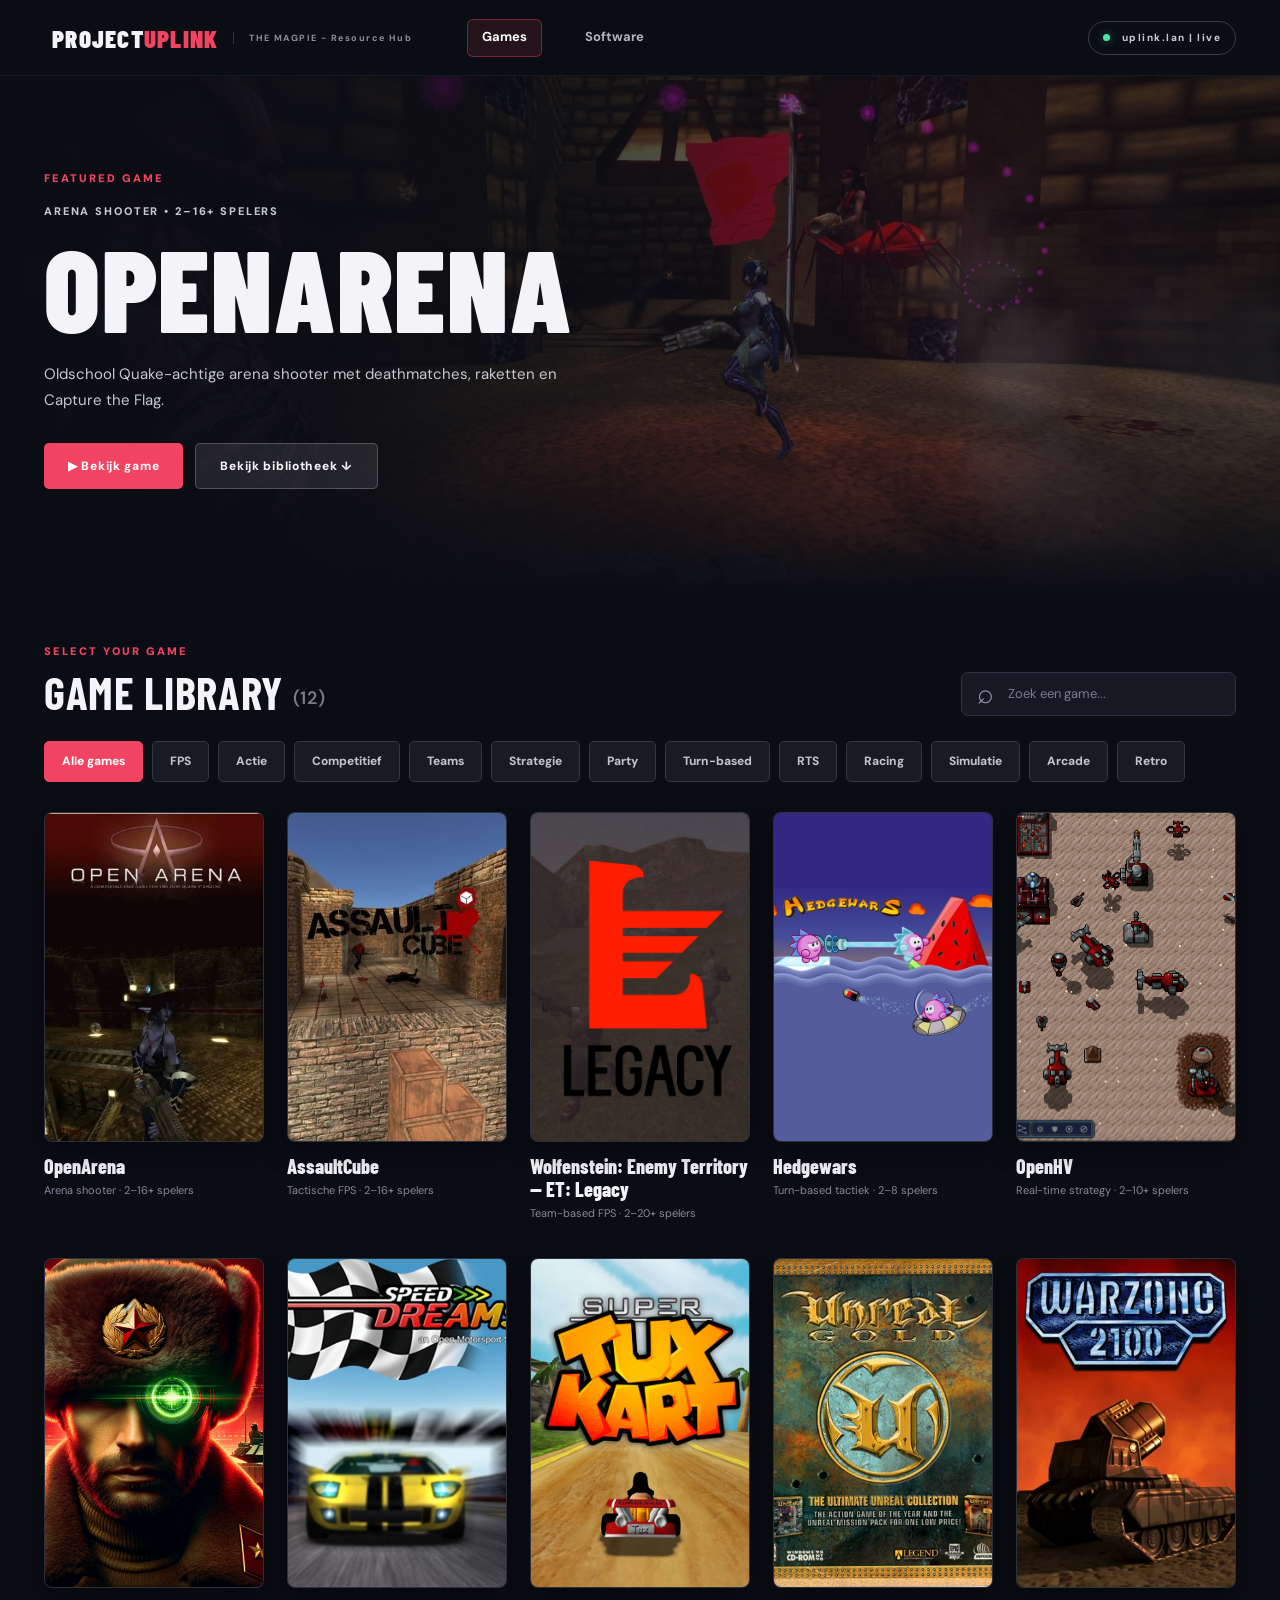
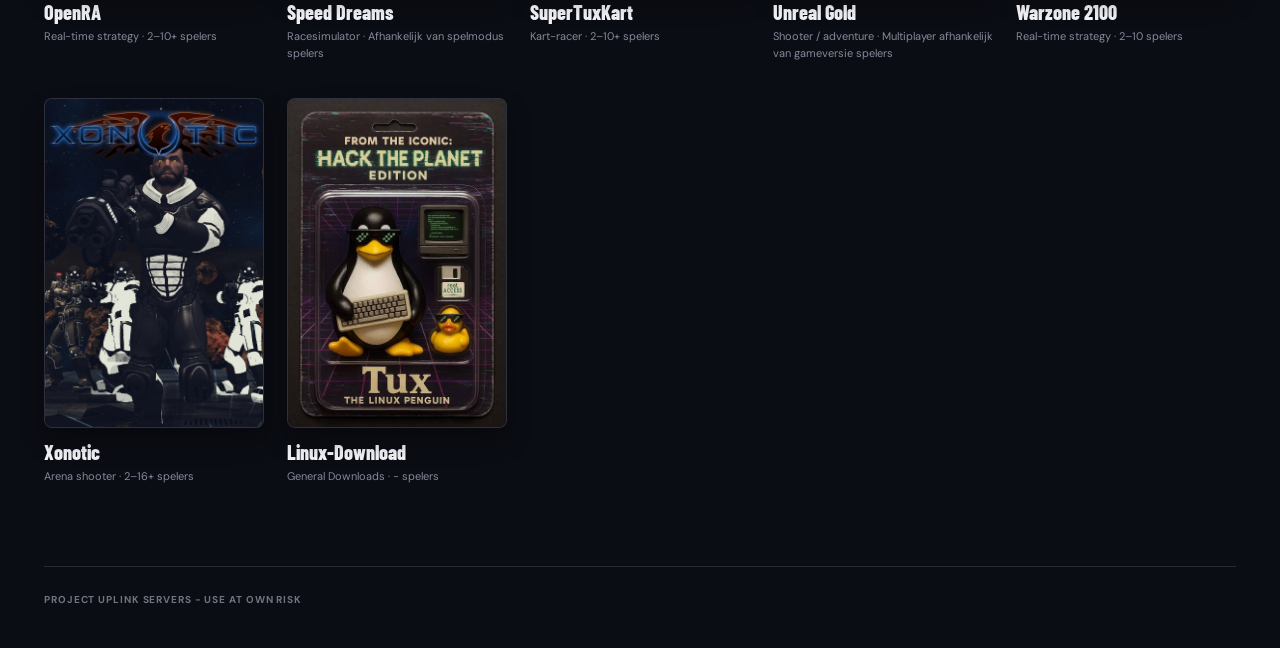
==== index.html @ f79fbe76 "Initial commit - Uplink website" ====
<!doctype html>
<html lang="nl">

<head>
  <meta charset="utf-8">
  <meta name="viewport" content="width=device-width, initial-scale=1">
  <meta name="theme-color" content="#0b0d14">

  <title>Project UPLINK — Games Library</title>

  <link rel="stylesheet" href="styles.css">
  <script type="module" src="app.js"></script>
</head>

<body>

  <!-- HEADER -->
  <header class="topbar">

    <a class="brand" href="index.html" aria-label="Uplink home">
      <span class="brand-icon"></span>
      PROJECT<span>UPLINK</span>
      <small>THE MAGPIE - Resource Hub</small>
    </a>

    <nav class="topnav" aria-label="Bibliotheek navigatie">
      <a href="index.html" class="active">Games</a>
      <a href="software.html" class="">Software</a>
    </nav>

    <span class="server-pill">
      <span class="status-dot"></span>
      uplink.lan | live
    </span>

  </header>


  <!-- FEATURED GAME -->
  <main>

    <section
      class="hero"
      id="hero"
      aria-label="Uitgelichte game">

      <div class="hero-art" id="heroArt"></div>
      <div class="hero-shade"></div>

      <div class="hero-content wrap">

        <span class="eyebrow">FEATURED GAME</span>

        <p class="overline" id="heroTag">
          MULTIPLAYER • LAN READY
        </p>

        <h1 id="heroTitle">
          Project UPLINK
        </h1>

        <p
          class="hero-description"
          id="heroDescription">
          Jouw volgende game night begint hier.
        </p>

        <div class="hero-actions">

          <a
            class="button primary"
            id="heroLink"
            href="#games">
            ▶ Bekijk game
          </a>

          <a
            class="button ghost"
            href="#games">
            Bekijk bibliotheek ↓
          </a>

        </div>

      </div>

    </section>


    <!-- GAME LIBRARY -->
    <section
      class="library wrap"
      id="games">

      <div class="section-head">

        <div>
          <span class="eyebrow">SELECT YOUR GAME</span>

          <h2>
            Game Library
            <span id="gameCount" class="muted"></span>
          </h2>
        </div>


        <!-- SEARCH -->
        <div class="searchbox">

          <span aria-hidden="true">⌕</span>

          <input
            type="search"
            id="search"
            placeholder="Zoek een game..."
            aria-label="Zoek games">

        </div>

      </div>


      <!-- CATEGORY FILTERS -->
      <div
        class="filterbar"
        id="filters"
        aria-label="Filter op categorie">
      </div>


      <!-- GAME BOXES -->
      <div
        class="games-grid"
        id="gamesGrid"
        aria-live="polite">
      </div>


      <!-- EMPTY STATE -->
      <p
        id="emptyState"
        class="empty"
        hidden>
        Geen games gevonden. Probeer een andere categorie
        of zoekterm.
      </p>

    </section>

  </main>


  <!-- FOOTER -->
  <footer class="footer wrap">
    <span>PROJECT UPLINK SERVERS - USE AT OWN RISK</span>
  </footer>

</body>
</html>
---- styles.css ----
@import url("https://fonts.googleapis.com/css2?family=Barlow+Condensed:wght@500;600;700;800;900&family=DM+Sans:wght@400;500;600;700&display=swap");

:root {
  --bg: #0b0d14;
  --panel: #171a25;
  --text: #f4f4f8;
  --muted: #a5a8b5;
  --accent: #f04462;
  --line: #303241;
}

* {
  box-sizing: border-box;
}

html {
  scroll-behavior: smooth;
}


/* === BASE / TYPOGRAPHY === */
body {
  margin: 0;
  background: var(--bg);
  color: var(--text);
  font: 15px/1.6 "DM Sans",Arial,sans-serif;
}

a {
  color: inherit;
  text-decoration: none;
}

button,input {
  font: inherit;
}

button {
  cursor: pointer;
}

h1,h2,h3,p {
  margin-top: 0;
}

h1,h2,h3 {
  font-family: "Barlow Condensed",Impact,sans-serif;
  line-height: 1.06;
  letter-spacing: .015em;
}

h1 {
  font-size: clamp(3.7rem,9vw,7.5rem);
  font-weight: 900;
  text-transform: uppercase;
}

h2 {
  font-size: clamp(2rem,4vw,2.8rem);
  margin-bottom: 0;
  text-transform: uppercase;
}

h3 {
  font-size: 1.5rem;
  text-transform: uppercase;
}

.wrap {
  width: min(1320px,calc(100% - 88px));
  margin: auto;
}


/* === HEADER / NAVIGATION === */
.topbar {
  height: 76px;
  display: flex;
  align-items: center;
  gap: 55px;
  padding: 0 44px;
  background: #0b0d14f5;
  position: relative;
  z-index: 10;
  border-bottom: 1px solid #ffffff0d;
}

.brand {
  display: flex;
  align-items: center;
  font: 900 25px "Barlow Condensed",sans-serif;
  letter-spacing: .05em;
  white-space: nowrap;
}

.brand>span:not(.brand-icon) {
  color: var(--accent);
}

.brand-icon {
  color: var(--accent);
  margin-right: 8px;
  font-size: 30px;
}

.brand small {
  font: 700 9px "DM Sans",sans-serif;
  letter-spacing: .16em;
  color: #8d8e9b;
  margin-left: 15px;
  padding-left: 15px;
  border-left: 1px solid var(--line);
}

.topnav {
  display: flex;
  gap: 28px;
  align-items: center;
}

.topnav a {
  font-size: 13px;
  font-weight: 700;
  color: #b2b4c0;
}

.topnav a.active,.topnav a:hover {
  color: white;
}

.server-pill {
  margin-left: auto;
  font-size: 10px;
  font-weight: 800;
  letter-spacing: .15em;
  color: #c9ccd6;
  border: 1px solid #373c46;
  border-radius: 40px;
  padding: 8px 14px;
  white-space: nowrap;
}

.status-dot {
  display: inline-block;
  width: 7px;
  height: 7px;
  border-radius: 50%;
  background: #4ce3a5;
  margin-right: 8px;
  box-shadow: 0 0 10px #4ce3a577;
}

.hero,.detail-hero {
  height: 515px;
  position: relative;
  isolation: isolate;
  background: radial-gradient(circle at 73% 35%,#45213d 0%,#151526 40%,#0b0d14 85%);
  overflow: hidden;
}

.hero-art {
  position: absolute;
  inset: 0;
  z-index: -2;
}

.cover-art {
  height: 100%;
  width: 100%;
  object-fit: cover;
  object-position: center 42%;
  opacity: .67;
}

.hero-shade {
  position: absolute;
  inset: 0;
  z-index: -1;
  background: linear-gradient(90deg,#0b0d14 0%,#0b0d14ef 25%,#0b0d1470 65%,#0b0d1450 100%),linear-gradient(0deg,#0b0d14 0%,transparent 40%);
}

.hero-content {
  height: 100%;
  display: flex;
  flex-direction: column;
  justify-content: center;
  align-items: flex-start;
  padding-bottom: 8px;
}

.eyebrow {
  color: var(--accent);
  font-size: 11px;
  font-weight: 900;
  letter-spacing: .18em;
}

.overline {
  font-size: 11px;
  color: #c6c9d5;
  letter-spacing: .17em;
  font-weight: 800;
  margin: 16px 0 5px;
}

.hero h1 {
  max-width: 780px;
  margin: 0 0 13px;
}

.hero-description {
  color: #c6c7d1;
  max-width: 540px;
  font-size: 15px;
  line-height: 1.75;
}

.hero-actions {
  display: flex;
  gap: 12px;
  flex-wrap: wrap;
  margin-top: 15px;
}

.button {
  display: inline-flex;
  align-items: center;
  justify-content: center;
  min-height: 46px;
  padding: 0 24px;
  border-radius: 5px;
  font-weight: 800;
  font-size: 12px;
  letter-spacing: .06em;
}

.button.primary {
  background: var(--accent);
  color: white;
}

.button.primary:hover {
  background: #ff5f7a;
}

.button.ghost {
  background: #ffffff18;
  border: 1px solid #ffffff36;
}

.button.ghost:hover {
  background: #ffffff2c;
}

.button.disabled {
  opacity: .55;
  pointer-events: none;
}


/* === GAME LIBRARY === */
.library {
  padding-top: 52px;
  padding-bottom: 80px;
}

.section-head {
  display: flex;
  justify-content: space-between;
  align-items: end;
  gap: 24px;
  margin-bottom: 25px;
}

.section-head .eyebrow {
  display: block;
  margin-bottom: 8px;
}

.muted {
  font: 600 18px "DM Sans",sans-serif;
  color: #777b88;
  vertical-align: middle;
}

.searchbox {
  border: 1px solid var(--line);
  background: #161923;
  display: flex;
  align-items: center;
  gap: 12px;
  width: 275px;
  padding: 0 15px;
  border-radius: 7px;
  height: 44px;
}

.searchbox span {
  font-size: 28px;
  color: #9698a6;
}

.searchbox input {
  width: 100%;
  background: none;
  border: 0;
  outline: 0;
  color: white;
  font-size: 13px;
}

.searchbox input::placeholder {
  color: #787d8c;
}

.filterbar {
  display: flex;
  gap: 9px;
  flex-wrap: wrap;
  margin-bottom: 30px;
}

.filter {
  border: 1px solid #343644;
  background: #181a24;
  color: #c0c2cd;
  border-radius: 5px;
  padding: 10px 17px;
  font-size: 12px;
  font-weight: 800;
}

.filter:hover {
  border-color: #a4a5af;
}

.filter.active {
  background: var(--accent);
  border-color: var(--accent);
  color: white;
}

.games-grid {
  display: grid;
  grid-template-columns: repeat(5,minmax(0,1fr));
  column-gap: 23px;
  row-gap: 35px;
}

.game-card {
  min-width: 0;
  transition: transform .2s ease;
}

.game-card:hover {
  transform: translateY(-6px);
}

.box-art {
  aspect-ratio: 2/3;
  position: relative;
  border-radius: 8px;
  overflow: hidden;
  background: #1a1c29;
  border: 1px solid #ffffff16;
  box-shadow: 0 13px 24px #0005;
}

.box-art>img {
  width: 100%;
  height: 100%;
  object-fit: cover;
  display: block;
  transition: transform .3s ease;
}

.game-card:hover .box-art>img {
  transform: scale(1.05);
}

.box-overlay {
  position: absolute;
  inset: auto 0 0;
  text-align: center;
  background: linear-gradient(transparent,#090a0eea);
  padding: 40px 0 14px;
  font-size: 11px;
  font-weight: 900;
  letter-spacing: .12em;
  opacity: 0;
  transition: opacity .2s;
}

.game-card:hover .box-overlay {
  opacity: 1;
}

.game-card strong {
  display: block;
  font: 800 20px "Barlow Condensed",sans-serif;
  line-height: 1.15;
  margin-top: 13px;
}

.card-meta {
  display: block;
  color: #858a9a;
  font-size: 11px;
  margin-top: 4px;
}

.empty {
  padding: 40px 0;
  color: var(--muted);
}

.footer {
  padding: 25px 0 40px;
  border-top: 1px solid #262935;
  display: flex;
  justify-content: space-between;
  color: #6f7481;
  font-size: 10px;
  font-weight: 700;
  letter-spacing: .09em;
}


/* === GAME DETAILS === */
.detail-hero {
  height: 510px;
}

.detail-hero .cover-art {
  opacity: .58;
}

.detail-hero-content {
  height: 100%;
  display: flex;
  flex-direction: column;
  justify-content: center;
}

.backlink {
  font-size: 11px;
  font-weight: 800;
  letter-spacing: .13em;
  color: #c2c4d2;
  margin: 0 0 30px;
}

.backlink:hover {
  color: var(--accent);
}

.detail-intro {
  display: flex;
  align-items: center;
  gap: 34px;
}

.detail-box {
  width: 190px;
  aspect-ratio: 2/3;
  object-fit: cover;
  border-radius: 8px;
  border: 2px solid #ffffff33;
  box-shadow: 0 20px 45px #0009;
}

.detail-intro h1 {
  font-size: clamp(3rem,7vw,6rem);
  margin: 7px 0 8px;
}

.detail-intro .hero-description {
  max-width: 600px;
}

.detail-layout {
  display: grid;
  grid-template-columns: minmax(0,1fr) 290px;
  gap: 52px;
  padding-top: 47px;
  padding-bottom: 85px;
}

.detail-main {
  min-width: 0;
}

.screenshots {
  display: grid;
  grid-template-columns: repeat(2,minmax(0,1fr));
  gap: 17px;
}

.screenshots figure {
  margin: 0;
  border-radius: 8px;
  overflow: hidden;
  aspect-ratio: 16/9;
  background: var(--panel);
  border: 1px solid var(--line);
}

.screenshots img {
  width: 100%;
  height: 100%;
  display: block;
  object-fit: cover;
}

.content-heading {
  margin-top: 52px;
}

.description {
  color: #bbc0cc;
  white-space: pre-line;
  line-height: 1.85;
  max-width: 800px;
}

.info-panel {
  align-self: start;
  background: #151823;
  border: 1px solid #2c2f3d;
  border-radius: 9px;
  padding: 25px;
  position: sticky;
  top: 20px;
}

.info-panel h3 {
  margin: 0 0 15px;
}

.info-panel dl {
  margin: 0;
}

.info-panel dt {
  color: #858a9a;
  font-size: 10px;
  text-transform: uppercase;
  letter-spacing: .12em;
  font-weight: 800;
  padding-top: 15px;
  border-top: 1px solid #2a2e3b;
}

.info-panel dd {
  font-weight: 700;
  font-size: 13px;
  margin: 3px 0 13px;
}

.aside-note {
  margin-top: 20px;
  background: #222531;
  border-left: 3px solid var(--accent);
  padding: 14px;
  color: #aaaebb;
  font-size: 12px;
}


/* === LEADERBOARD === */
.leaderboard {
  margin-top: 55px;
  background: #131620;
  padding: 27px;
  border: 1px solid #303343;
  border-radius: 9px;
}

.leaderboard .section-head {
  margin-bottom: 14px;
}

.tag {
  color: #df9eae;
  border: 1px solid #6b3748;
  border-radius: 4px;
  font-size: 10px;
  font-weight: 900;
  letter-spacing: .1em;
  padding: 5px 9px;
}

.leaderboard-empty {
  padding: 26px 0 5px;
  color: #9b9fac;
}

.score-table {
  width: 100%;
  border-collapse: collapse;
  text-align: left;
}

.score-table th,.score-table td {
  padding: 12px;
  border-bottom: 1px solid #303343;
}

.score-table th {
  color: #9b9fac;
  font-size: 11px;
  letter-spacing: .08em;
}

.error-state {
  padding: 80px 0;
  min-height: 70vh;
}

.error-state h1 {
  font-size: 4rem;
}

@media (max-width:1100px) {
  .games-grid {
    grid-template-columns: repeat(4,minmax(0,1fr));
  }

  .detail-layout {
    gap: 30px;
    grid-template-columns: minmax(0,1fr) 250px;
  }

}

@media (max-width:760px) {
  .wrap {
    width: calc(100% - 36px);
  }

  .topbar {
    padding: 0 18px;
    gap: 18px;
    height: 66px;
  }

  .topnav,.brand small {
    display: none;
  }

  .server-pill {
    font-size: 9px;
    padding: 6px 9px;
  }

  .hero {
    height: 450px;
  }

  .hero-shade {
    background: linear-gradient(90deg,#0b0d14eb,#0b0d1485),linear-gradient(0deg,#0b0d14,transparent 70%);
  }

  .hero-description {
    font-size: 14px;
  }

  .library {
    padding-top: 35px;
  }

  .section-head {
    align-items: stretch;
    flex-direction: column;
    gap: 14px;
  }

  .searchbox {
    width: 100%;
  }

  .games-grid {
    grid-template-columns: repeat(2,minmax(0,1fr));
    gap: 25px 15px;
  }

  .detail-hero {
    height: auto;
    min-height: 560px;
  }

  .detail-hero-content {
    padding-top: 28px;
    padding-bottom: 30px;
  }

  .detail-intro {
    align-items: flex-start;
    flex-direction: column;
    gap: 16px;
  }

  .detail-box {
    width: 115px;
  }

  .detail-intro h1 {
    font-size: 3.4rem;
  }

  .detail-layout {
    grid-template-columns: 1fr;
  }

  .info-panel {
    position: static;
    grid-row: 1;
  }

  .screenshots {
    gap: 10px;
  }

  .footer {
    gap: 12px;
    flex-direction: column;
  }

}

@media (min-width:761px) and (max-width:900px) {
  .games-grid {
    grid-template-columns: repeat(3,minmax(0,1fr));
  }

}


/* ============================================================
   PROJECT UPLINK — LEADERBOARD
   Shared by every game; label and scores come from games.json.
   ============================================================ */

.leaderboard-table {
  display: flex;
  flex-direction: column;
  gap: 7px;
  width: 100%;
}

.leaderboard-row {
  display: grid;
  grid-template-columns: 80px minmax(0, 1fr) 110px;
  align-items: center;
  gap: 12px;
  min-height: 58px;
  padding: 13px 20px;
  background: #171a25;
  border: 1px solid #303343;
  border-radius: 7px;
  transition: background .2s ease, border-color .2s ease;
}

.leaderboard-row:not(.leaderboard-header):hover {
  background: #202433;
  border-color: #555c71;
}

.leaderboard-header {
  min-height: auto;
  padding-block: 10px;
  background: transparent;
  border: none;
  color: #9b9fac;
  font-size: 11px;
  font-weight: 800;
  letter-spacing: .12em;
}

.leaderboard-header > :last-child {
  text-align: right;
}

.leaderboard-rank {
  font-size: 20px;
  font-weight: 800;
}

.leaderboard-player {
  overflow: hidden;
  color: #f4f4f8;
  font-size: 15px;
  font-weight: 700;
  text-overflow: ellipsis;
  white-space: nowrap;
}

.leaderboard-score {
  color: #fff;
  font-size: 19px;
  font-weight: 900;
  text-align: right;
}

.leaderboard-first {
  background: linear-gradient(90deg, rgba(255, 190, 50, .16), rgba(255, 190, 50, .025));
  border-color: rgba(255, 190, 50, .42);
}

.leaderboard-first .leaderboard-player,
.leaderboard-first .leaderboard-score {
  color: #ffd76a;
}

/* Keep the 3-column scoreboard readable on small screens. */
@media (max-width: 520px) {
  .leaderboard { padding: 18px 12px; }
  .leaderboard-row {
    grid-template-columns: 48px minmax(0, 1fr) 74px;
    gap: 7px;
    padding: 12px 9px;
  }
  .leaderboard-header { font-size: 9px; }
  .leaderboard-score { font-size: 16px; }
  .leaderboard-player { font-size: 13px; }
}


/* ============================================================
   PROJECT UPLINK — GAME / SOFTWARE NAVIGATION
   ============================================================ */
.topnav a {
  display: inline-flex;
  align-items: center;
  min-height: 38px;
  padding: 0 14px;
  border: 1px solid transparent;
  border-radius: 6px;
  transition: color .2s ease, background .2s ease, border-color .2s ease;
}
.topnav a:hover { background: #ffffff10; border-color: #ffffff16; }
.topnav a.active {
  color: #fff;
  background: #f044621e;
  border-color: #f0446266;
}
.software-detail .screenshots { grid-template-columns: repeat(2, minmax(0, 1fr)); }
@media (max-width: 760px) {
  .topnav { display: flex; gap: 4px; margin-left: auto; }
  .topnav a { padding: 6px 9px; font-size: 11px; }
  .server-pill { display: none; }
  .brand { font-size: 20px; }
}
@media (max-width: 400px) {
  .brand { font-size: 17px; }
  .topnav a { font-size: 10px; padding: 5px 7px; }
}
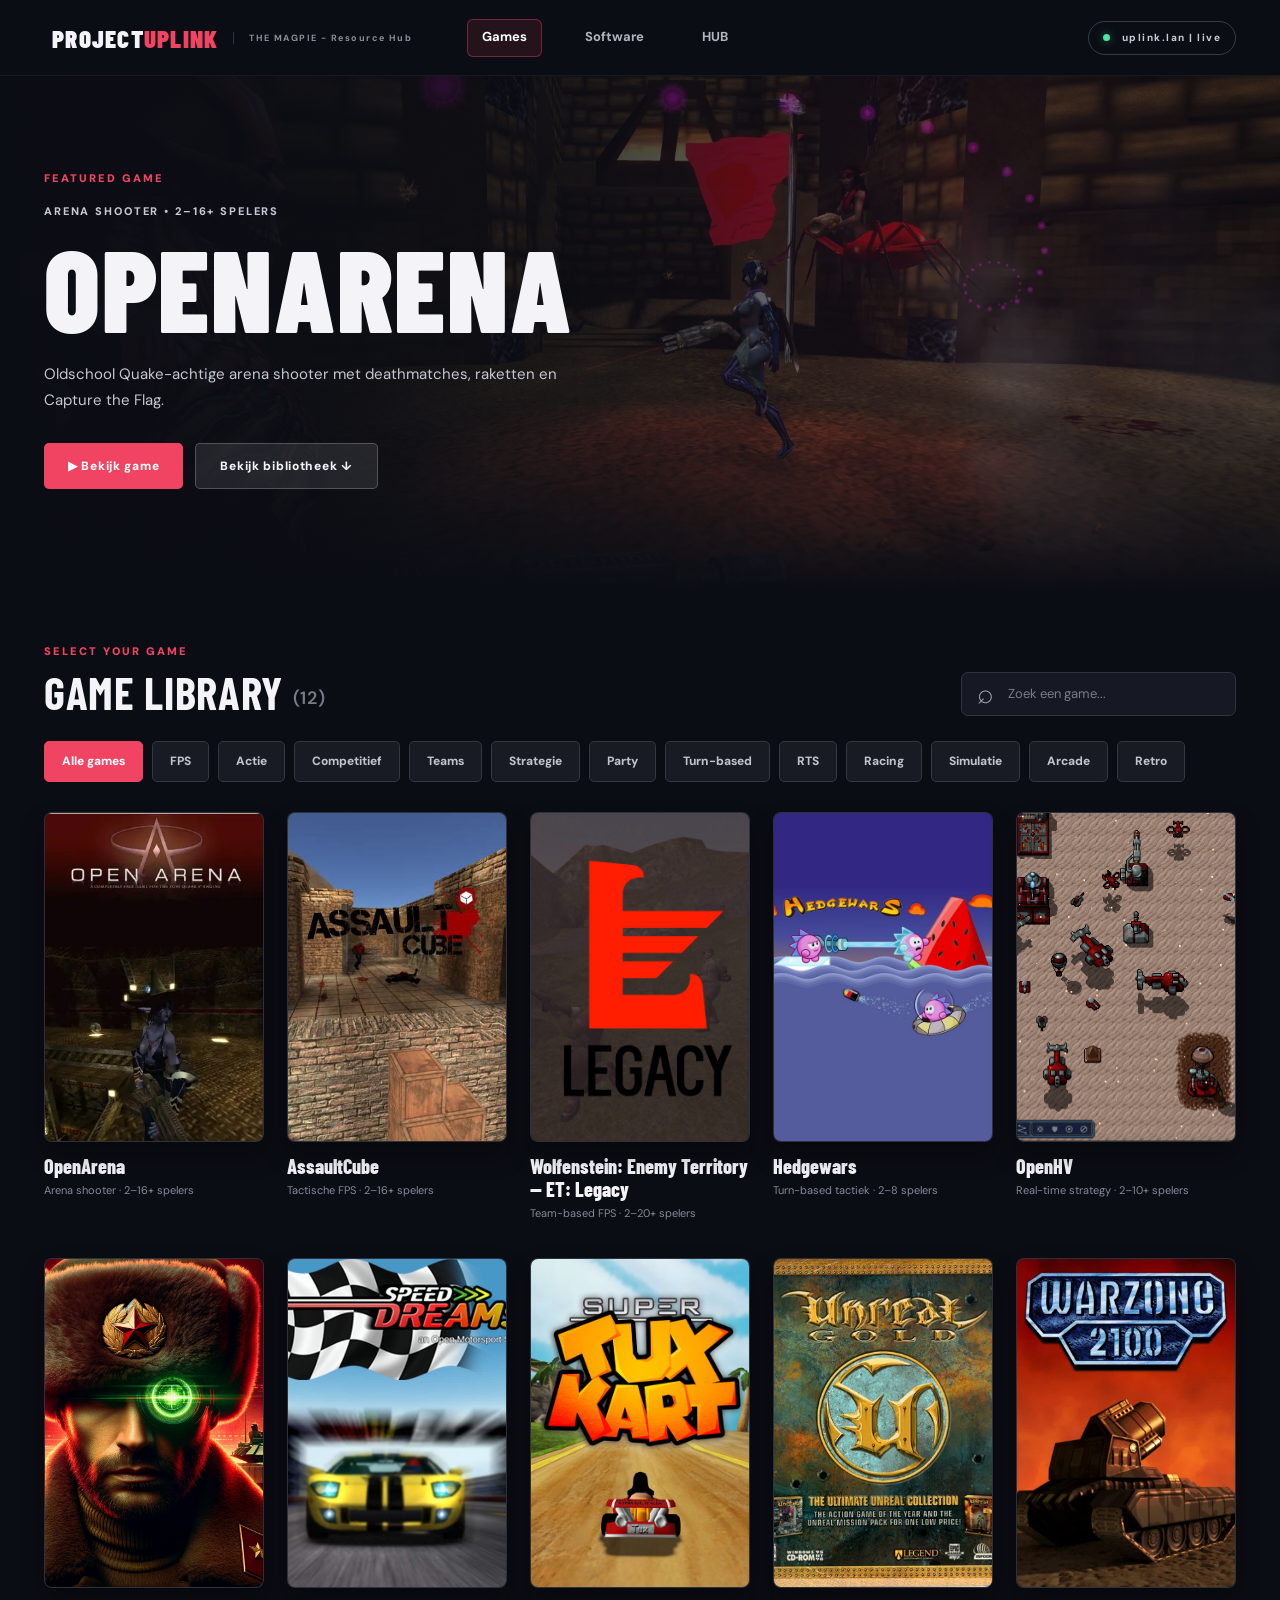
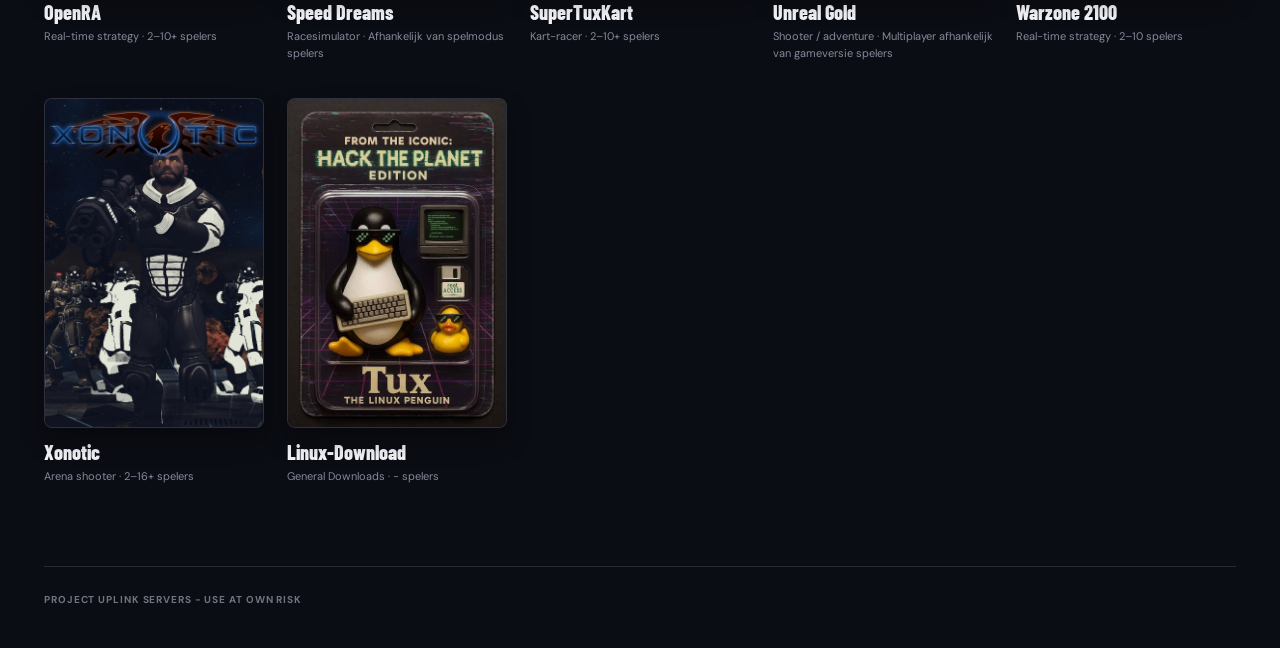
==== commit 3eb4a075: "Add HUB navigation to index.html" ====
--- a/index.html
+++ b/index.html
@@ -26,6 +26,7 @@
     <nav class="topnav" aria-label="Bibliotheek navigatie">
       <a href="index.html" class="active">Games</a>
       <a href="software.html" class="">Software</a>
+      <a href="hub.html">HUB</a>
     </nav>
 
     <span class="server-pill">
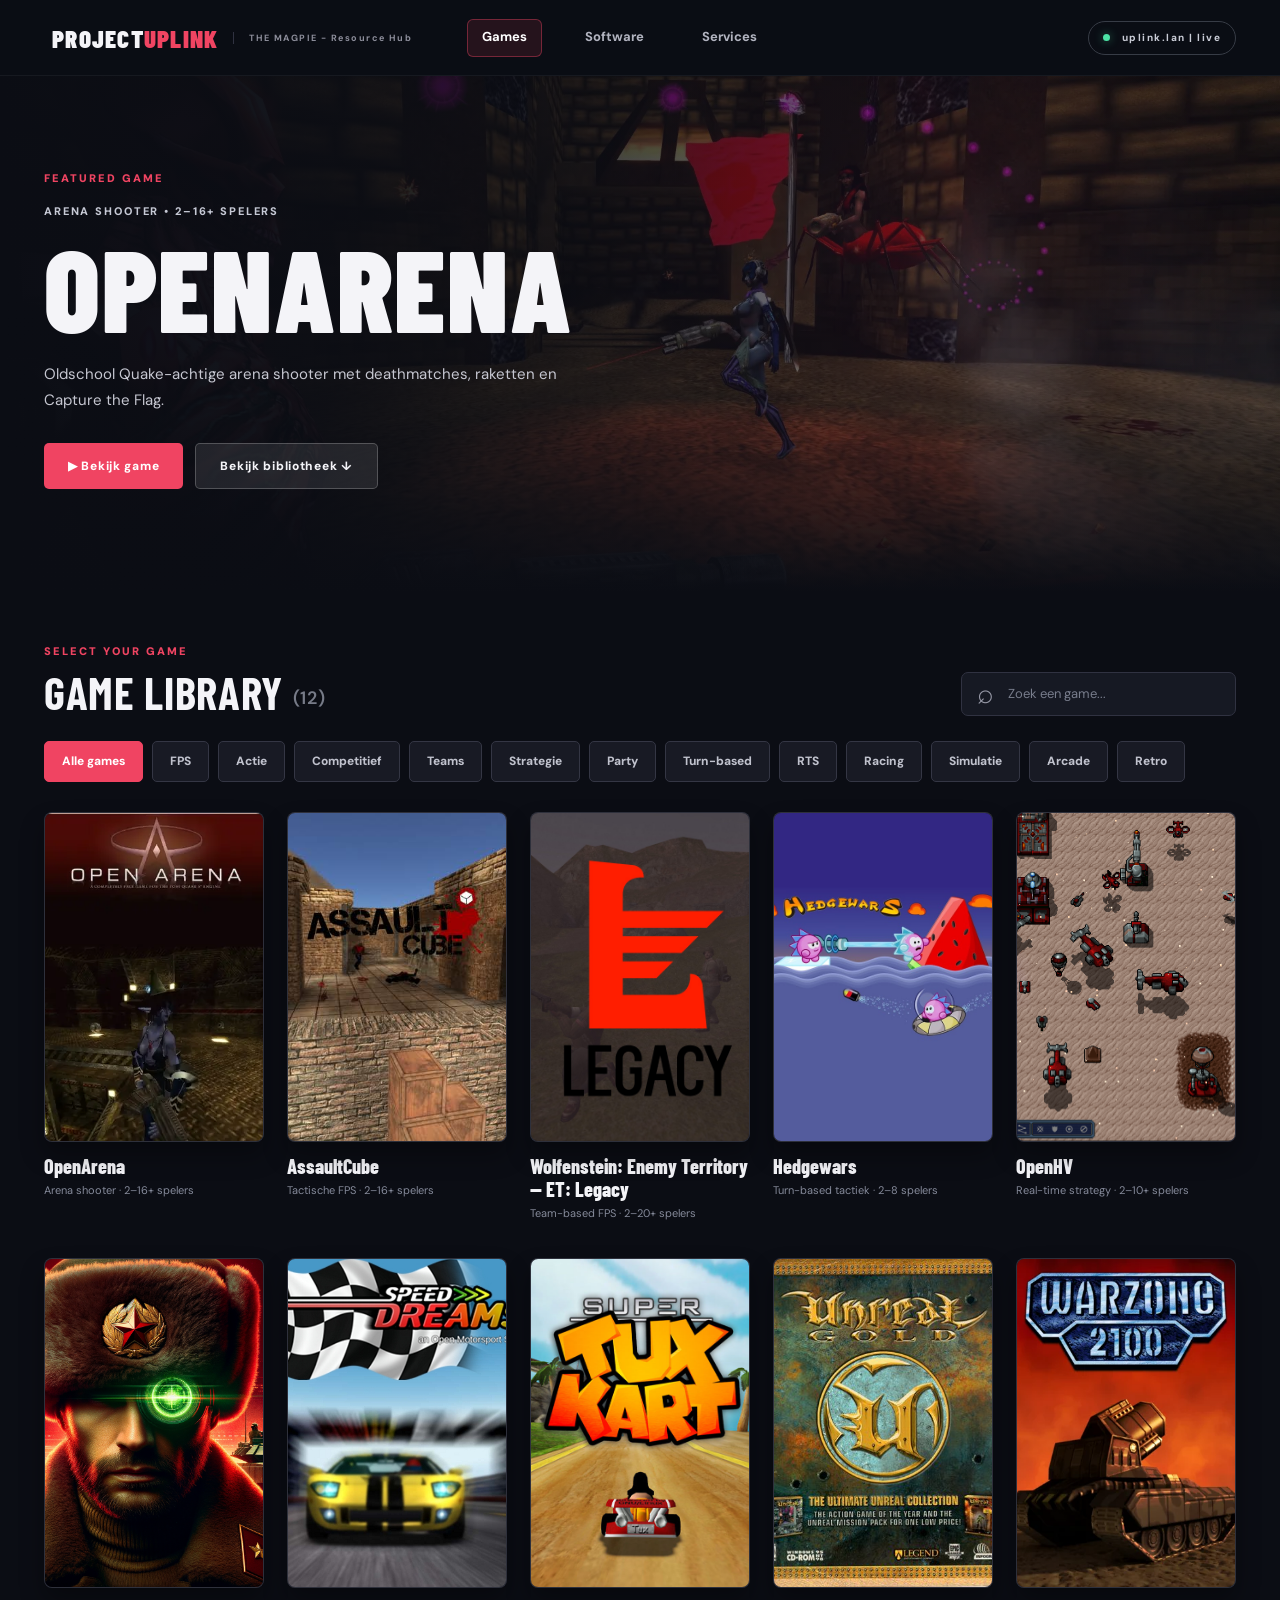
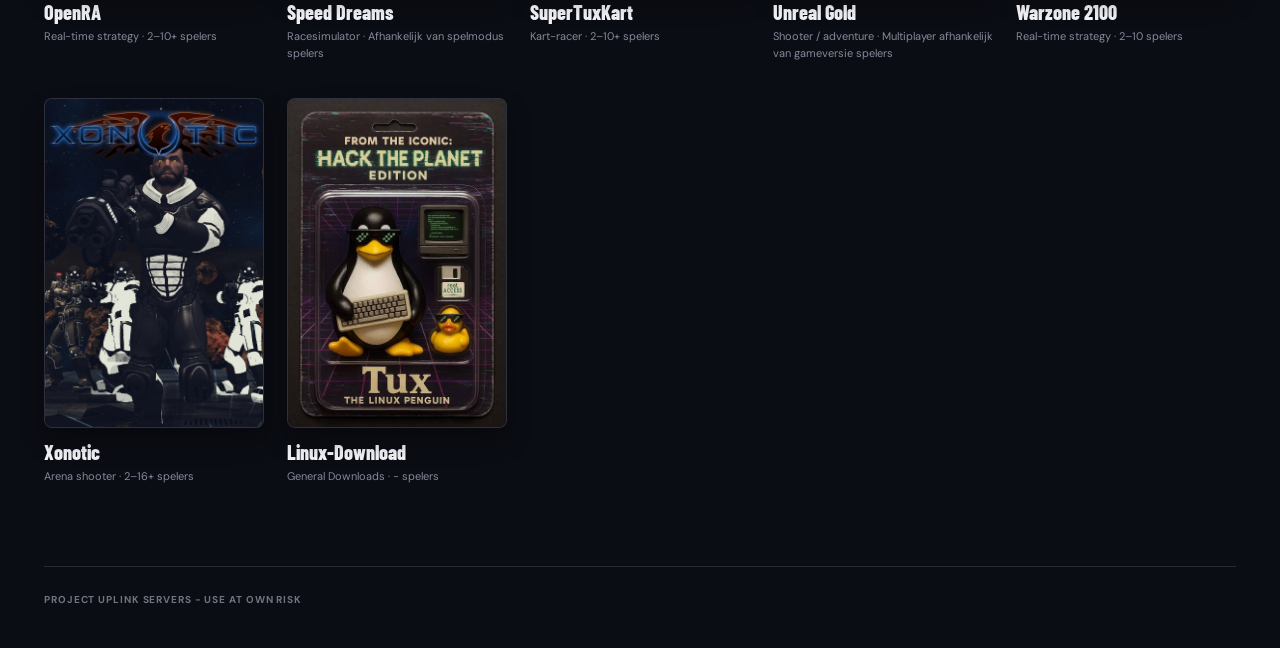
==== commit d0f3fe8c: "renamed hub to services" ====
--- a/index.html
+++ b/index.html
@@ -26,7 +26,7 @@
     <nav class="topnav" aria-label="Bibliotheek navigatie">
       <a href="index.html" class="active">Games</a>
       <a href="software.html" class="">Software</a>
-      <a href="hub.html">HUB</a>
+      <a href="hub.html">Services</a>
     </nav>
 
     <span class="server-pill">
--- a/styles.css
+++ b/styles.css
@@ -855,3 +855,62 @@
   .brand { font-size: 17px; }
   .topnav a { font-size: 10px; padding: 5px 7px; }
 }
+
+
+/* ============================================================
+   PROJECT UPLINK — HUB
+   ============================================================ */
+.hub-intro {
+  position: relative;
+  padding: 80px 0 70px;
+  background: radial-gradient(circle at 80% 15%, #402133 0%, #191622 38%, #0b0d14 78%);
+  border-bottom: 1px solid #ffffff12;
+}
+.hub-intro h1 { margin: 14px 0 10px; }
+.hub-period { color: var(--accent); }
+.hub-lead { max-width: 650px; color: #bec1ce; line-height: 1.8; }
+.hub-library { padding: 50px 0 85px; }
+.hub-links { display: flex; flex-direction: column; gap: 14px; }
+.hub-card {
+  display: flex;
+  align-items: center;
+  gap: 25px;
+  min-height: 132px;
+  padding: 15px 25px 15px 15px;
+  border: 1px solid #303343;
+  background: #171a25;
+  border-radius: 9px;
+  transition: border-color .2s ease, background .2s ease, transform .2s ease;
+}
+.hub-card:hover,
+.hub-card:focus-visible {
+  border-color: var(--accent);
+  background: #202332;
+  transform: translateX(4px);
+  outline-offset: 3px;
+}
+.hub-card-image {
+  width: 160px;
+  height: 100px;
+  flex: 0 0 160px;
+  overflow: hidden;
+  border-radius: 6px;
+  background: #28202f;
+  border: 1px solid #ffffff16;
+}
+.hub-card-image img { display: block; width: 100%; height: 100%; object-fit: cover; }
+.hub-card-image-fallback {
+  background: linear-gradient(135deg, #512338, #231f35 60%, #131723);
+}
+.hub-card-content { flex: 1; min-width: 0; }
+.hub-card-content h3 { font-size: 27px; margin: 0 0 8px; }
+.hub-card-content p { margin: 0; color: #abb0bf; font-size: 13px; line-height: 1.7; }
+.hub-card-arrow { color: var(--accent); font-size: 26px; margin-left: auto; }
+@media (max-width: 600px) {
+  .hub-intro { padding: 55px 0 45px; }
+  .hub-card { gap: 13px; min-height: 100px; padding: 12px; }
+  .hub-card-image { width: 90px; height: 72px; flex-basis: 90px; }
+  .hub-card-content h3 { font-size: 20px; }
+  .hub-card-content p { font-size: 11px; }
+  .hub-card-arrow { font-size: 18px; }
+}
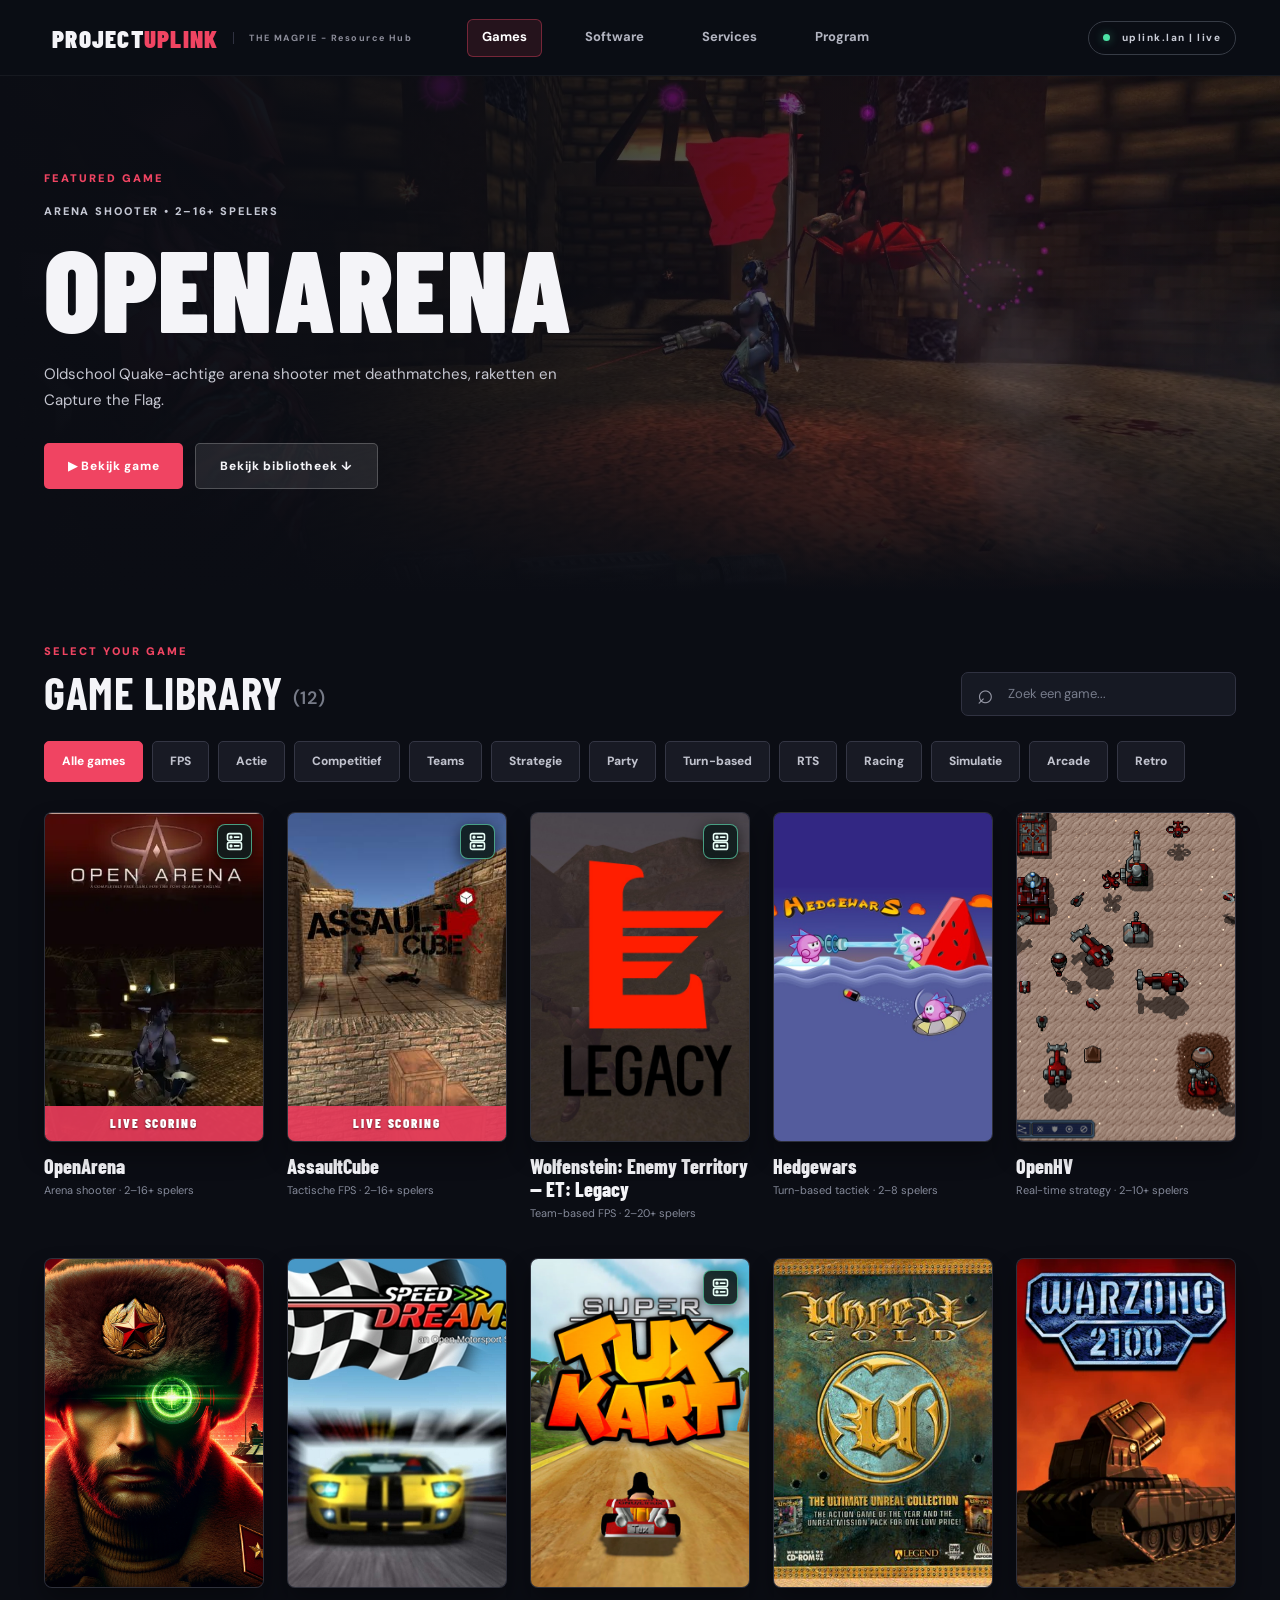
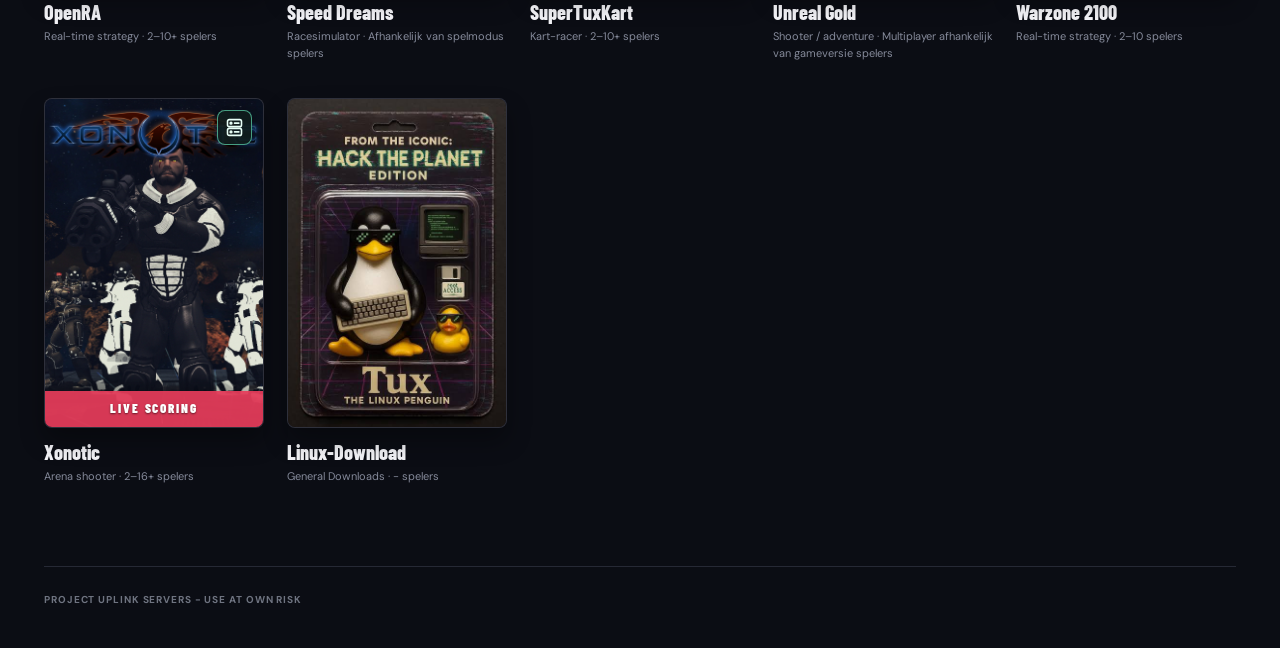
==== commit e83f3632: "Link Program page after Services in index.html" ====
--- a/index.html
+++ b/index.html
@@ -27,6 +27,7 @@
       <a href="index.html" class="active">Games</a>
       <a href="software.html" class="">Software</a>
       <a href="hub.html">Services</a>
+      <a href="program.html">Program</a>
     </nav>
 
     <span class="server-pill">
--- a/styles.css
+++ b/styles.css
@@ -376,6 +376,50 @@
 
 .game-card:hover .box-art>img {
   transform: scale(1.05);
+}
+
+/* Uplink server availability is declared in games.json; this is not a ping status. */
+.game-server-badge {
+  position: absolute;
+  top: 11px;
+  right: 11px;
+  z-index: 2;
+  display: grid;
+  place-items: center;
+  width: 35px;
+  height: 35px;
+  color: #e8fff7;
+  background: #101d1deb;
+  border: 1px solid #65e5b8a6;
+  border-radius: 8px;
+  box-shadow: 0 4px 15px #0009;
+  pointer-events: none;
+}
+
+.game-server-badge svg {
+  width: 21px;
+  height: 21px;
+  fill: none;
+  stroke: currentColor;
+  stroke-width: 1.8;
+  stroke-linecap: round;
+}
+
+.game-live-scoring {
+  position: absolute;
+  left: 0;
+  right: 0;
+  bottom: 0;
+  z-index: 2;
+  padding: 10px 8px;
+  background: #e43b59ef;
+  color: #fff;
+  text-align: center;
+  font: 900 13px/1.2 "Barlow Condensed", Impact, sans-serif;
+  letter-spacing: .15em;
+  text-shadow: 0 1px 2px #0008;
+  box-shadow: 0 -4px 18px #0005;
+  pointer-events: none;
 }
 
 .box-overlay {
